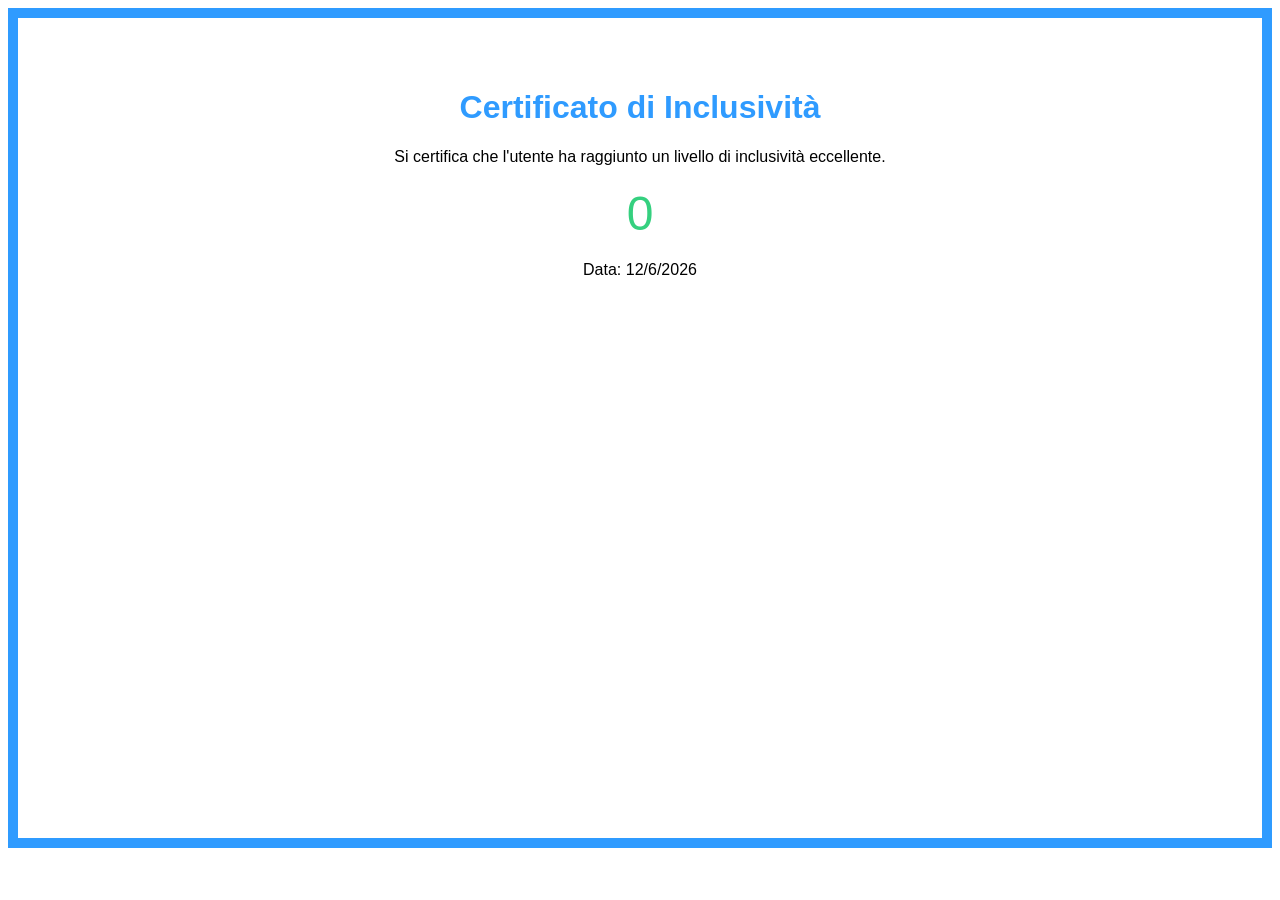
==== certificato.html @ ed0d2b17 "Add files via upload" ====
<!DOCTYPE html>
<html lang="it">
<head>
    <meta charset="UTF-8">
    <title>Certificato di Inclusività</title>
    <style>
        body { font-family: sans-serif; padding: 50px; text-align: center; border: 10px solid #2f9bff; min-height: 80vh; }
        h1 { color: #2f9bff; }
        .score { font-size: 3rem; color: #35d07f; margin: 20px 0; }
    </style>
</head>
<body>
    <h1>Certificato di Inclusività</h1>
    <p>Si certifica che l'utente ha raggiunto un livello di inclusività eccellente.</p>
    <div class="score" id="userScoreDisplay">0</div>
    <p>Data: <span id="certDate"></span></p>
    <script>
        document.getElementById('certDate').textContent = new Date().toLocaleDateString();
        // In un contesto reale, il punteggio verrebbe iniettato dal server
    </script>
</body>
</html>
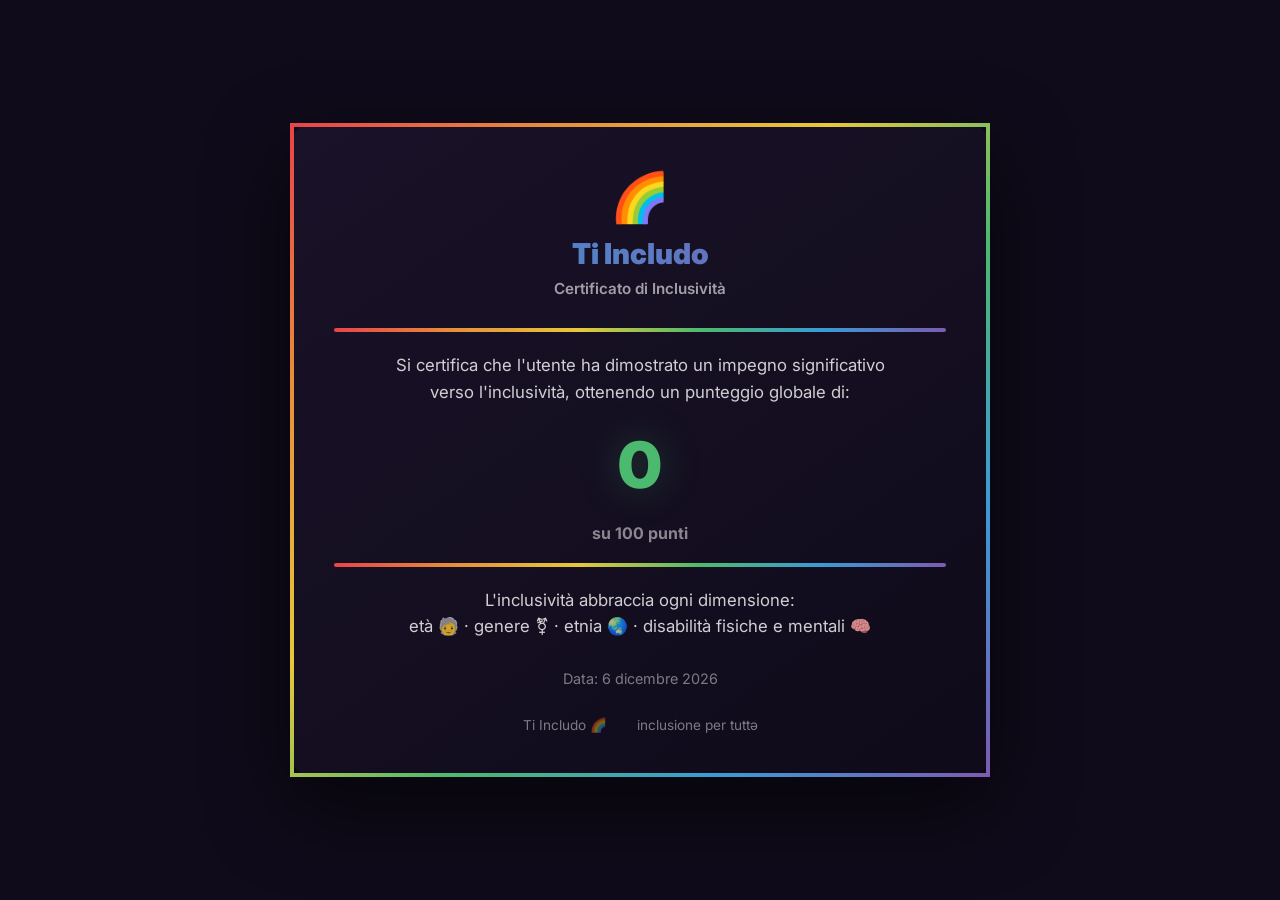
==== commit d47d6f5d: "Fix bug + 15 nuove funzionalità: palette inclusiva, profilo, 5 quiz, edit diario, news salvate, dizi" ====
--- a/certificato.html
+++ b/certificato.html
@@ -1,22 +1,136 @@
-<!DOCTYPE html>
-<html lang="it">
-<head>
-    <meta charset="UTF-8">
-    <title>Certificato di Inclusività</title>
-    <style>
-        body { font-family: sans-serif; padding: 50px; text-align: center; border: 10px solid #2f9bff; min-height: 80vh; }
-        h1 { color: #2f9bff; }
-        .score { font-size: 3rem; color: #35d07f; margin: 20px 0; }
-    </style>
-</head>
-<body>
-    <h1>Certificato di Inclusività</h1>
-    <p>Si certifica che l'utente ha raggiunto un livello di inclusività eccellente.</p>
-    <div class="score" id="userScoreDisplay">0</div>
-    <p>Data: <span id="certDate"></span></p>
-    <script>
-        document.getElementById('certDate').textContent = new Date().toLocaleDateString();
-        // In un contesto reale, il punteggio verrebbe iniettato dal server
-    </script>
-</body>
-</html>
+<!DOCTYPE html>
+<html lang="it">
+<head>
+    <meta charset="UTF-8">
+    <meta name="viewport" content="width=device-width, initial-scale=1.0">
+    <title>Certificato di Inclusività — Ti Includo</title>
+    <link rel="preconnect" href="https://fonts.googleapis.com" crossorigin>
+    <link rel="preconnect" href="https://fonts.gstatic.com" crossorigin>
+    <link href="https://fonts.googleapis.com/css2?family=Inter:wght@400;600;700;900&display=swap" rel="stylesheet">
+    <style>
+        * { box-sizing: border-box; margin: 0; padding: 0; }
+        body {
+            font-family: 'Inter', system-ui, sans-serif;
+            min-height: 100vh;
+            display: flex;
+            align-items: center;
+            justify-content: center;
+            background: #0f0b1a;
+            padding: 20px;
+        }
+        .cert {
+            max-width: 700px;
+            width: 100%;
+            background: linear-gradient(145deg, #1a1228, #0f0b1a);
+            border: 4px solid transparent;
+            border-radius: 24px;
+            padding: 40px;
+            text-align: center;
+            box-shadow: 0 30px 80px rgba(0,0,0,.6);
+            position: relative;
+            border-image: linear-gradient(135deg, #e8444a, #e8903a, #e6c83a, #4cba6e, #3a9bd5, #7c5bb0) 1;
+        }
+        .cert::before {
+            content: '';
+            position: absolute;
+            inset: -2px;
+            border-radius: 26px;
+            background: linear-gradient(135deg, #e8444a, #e8903a, #e6c83a, #4cba6e, #3a9bd5, #7c5bb0);
+            z-index: -1;
+            padding: 2px;
+            -webkit-mask: linear-gradient(#fff 0 0) content-box, linear-gradient(#fff 0 0);
+            -webkit-mask-composite: xor;
+            mask-composite: exclude;
+        }
+        h1 {
+            font-size: 1.8rem;
+            font-weight: 900;
+            background: linear-gradient(90deg, #3a9bd5, #7c5bb0);
+            -webkit-background-clip: text;
+            -webkit-text-fill-color: transparent;
+            background-clip: text;
+            margin-bottom: 8px;
+        }
+        .subtitle {
+            color: rgba(255,255,255,.6);
+            font-weight: 600;
+            font-size: .95rem;
+            margin-bottom: 30px;
+        }
+        .rainbow {
+            height: 4px;
+            background: linear-gradient(90deg, #e8444a, #e8903a, #e6c83a, #4cba6e, #3a9bd5, #7c5bb0);
+            border-radius: 2px;
+            margin: 20px 0;
+        }
+        .cert-text {
+            color: rgba(255,255,255,.8);
+            font-size: 1.05rem;
+            line-height: 1.6;
+            margin: 20px 0;
+        }
+        .score-big {
+            font-size: 4rem;
+            font-weight: 1000;
+            color: #4cba6e;
+            margin: 20px 0;
+            text-shadow: 0 0 40px rgba(76,186,110,.3);
+        }
+        .score-label {
+            color: rgba(255,255,255,.5);
+            font-weight: 700;
+            font-size: 1rem;
+        }
+        .date {
+            color: rgba(255,255,255,.45);
+            font-size: .9rem;
+            margin-top: 30px;
+        }
+        .footer-cert {
+            display: flex;
+            justify-content: center;
+            gap: 30px;
+            margin-top: 30px;
+            color: rgba(255,255,255,.45);
+            font-size: .85rem;
+        }
+        @media print {
+            body { background: #fff; }
+            .cert { box-shadow: none; border: 4px solid #3a9bd5; }
+            .cert::before { display: none; }
+        }
+        @media (max-width: 480px) {
+            .cert { padding: 24px; }
+            h1 { font-size: 1.3rem; }
+            .score-big { font-size: 3rem; }
+        }
+    </style>
+</head>
+<body>
+    <div class="cert">
+        <div style="font-size:3rem;margin-bottom:10px;">🌈</div>
+        <h1>Ti Includo</h1>
+        <p class="subtitle">Certificato di Inclusività</p>
+        <div class="rainbow"></div>
+        <p class="cert-text">
+            Si certifica che l'utente ha dimostrato un impegno significativo<br>
+            verso l'inclusività, ottenendo un punteggio globale di:
+        </p>
+        <div class="score-big" id="userScoreDisplay">0</div>
+        <p class="score-label">su 100 punti</p>
+        <div class="rainbow"></div>
+        <p class="cert-text small muted">
+            L'inclusività abbraccia ogni dimensione:<br>
+            età 🧓 · genere ⚧️ · etnia 🌏 · disabilità fisiche e mentali 🧠
+        </p>
+        <p class="date" id="certDate"></p>
+        <div class="footer-cert">
+            <span>Ti Includo 🌈</span>
+            <span>inclusione per tuttə</span>
+        </div>
+    </div>
+    <script>
+        document.getElementById('certDate').textContent = 'Data: ' + new Date().toLocaleDateString('it-IT', { year: 'numeric', month: 'long', day: 'numeric' });
+    </script>
+</body>
+</html>
